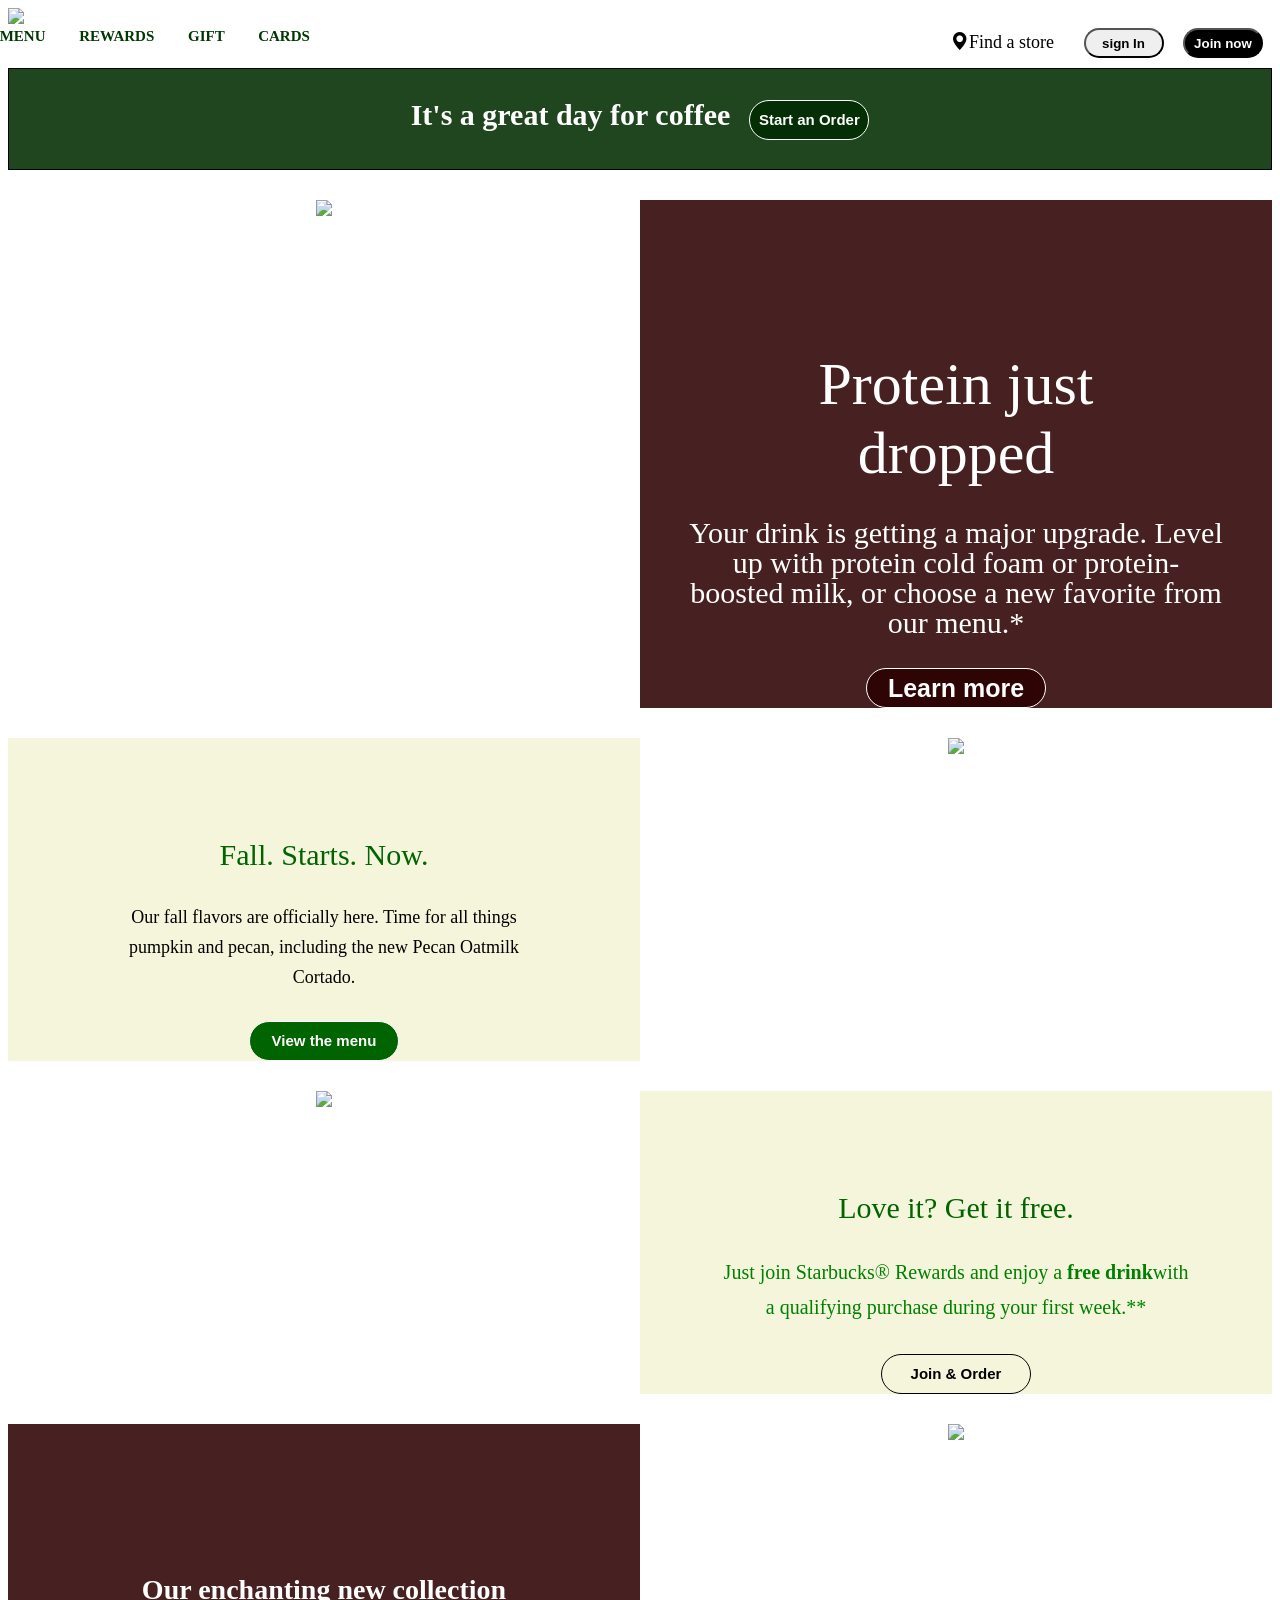
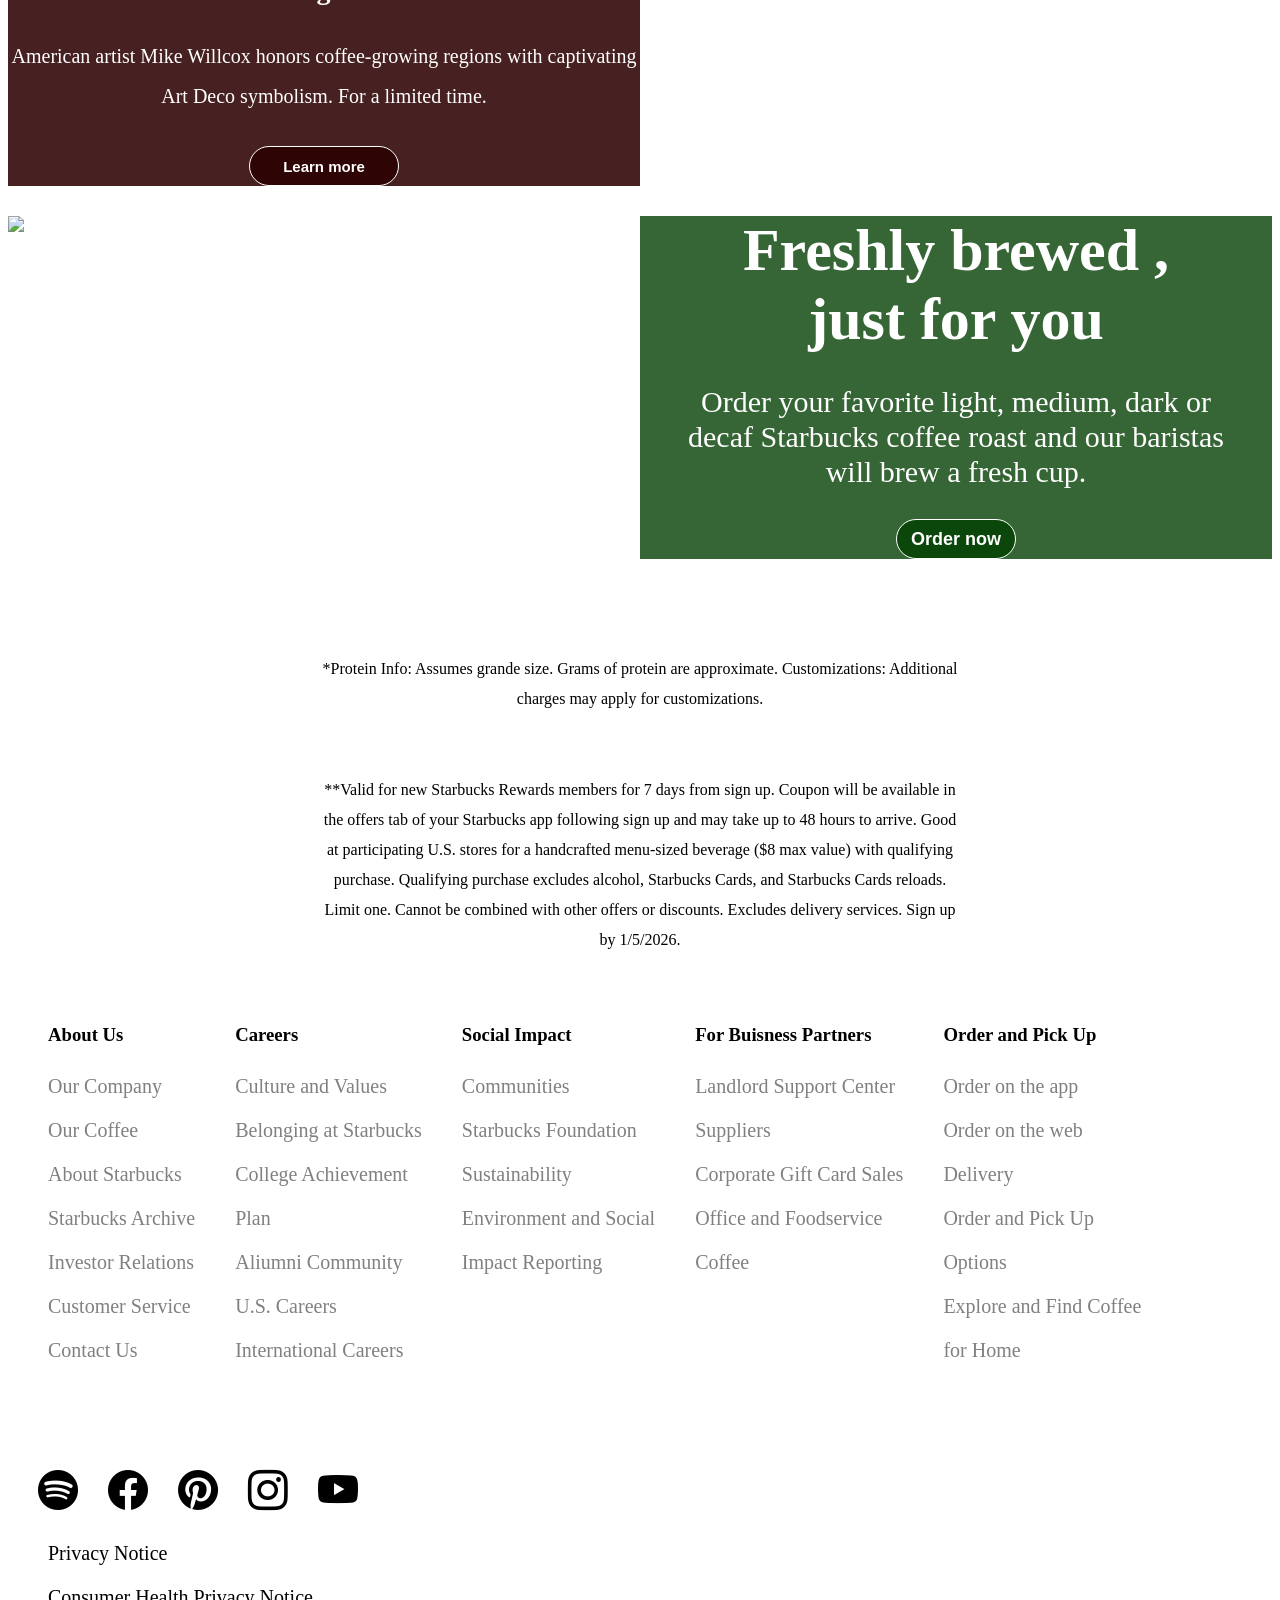
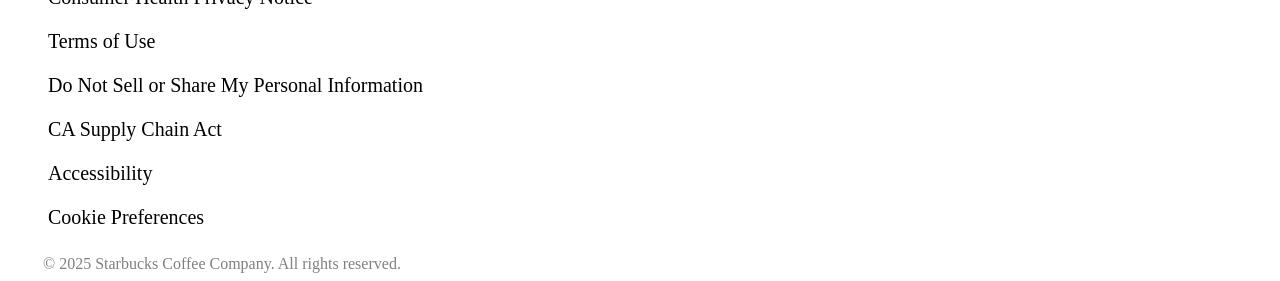
==== starbucks-clone.html @ 859472e7 "Add self-contained starbucks-clone.html copy and update link in index.html to open in new tab" ====
<!DOCTYPE html>
<html lang="en">
<head>
    <meta charset="UTF-8">
    <meta name="viewport" content="width=device-width, initial-scale=1.0">
    <link rel="stylesheet" href="https://cdn.jsdelivr.net/npm/bootstrap-icons@1.11.3/font/bootstrap-icons.min.css">
    <title>Starbucks Coffee Company</title>
    <style type="text/css">
      header{
        display:flex;
        justify-content:space-between;
      }
      .h1{
        font-weight:bold;
        font-size:15px;
        word-spacing:30px;
        cursor:pointer;
        color:rgb(1, 55, 1);
        margin-top:20px;
        margin-left:-700px;
      }
      .h2{
        font-size:18px;
        margin-right:9px;
        margin-top:20px;
        cursor:pointer;
      }
      .bi-geo-alt-fill{
        padding-right:10px;
      }
      .b2{
        background-color:black;
        color:white;
        cursor:pointer;
        margin-left:15px;
        width:80px;
        height:30px;
        border-radius:40px;
        font-weight:bold;
      }
      .b1{
        cursor:pointer;
        margin-left:15px;
        width:80px;
        height:30px;
        border-radius:40px;
        font-weight:bold;
      }
      .logo{
        width:4%;
      }
      .b3{
        margin-left:15px;
        width:120px;
        height:40px;
        border-radius:40px;
        font-weight:bold;
        background-color:rgba(1, 45, 1, 0.878);
        border:1px solid white;
        color:white;
        font-size:15px;
        cursor:pointer;
      }
      .s1{
        border:1px solid black;
        background-color:rgba(1, 45, 1, 0.878);
        height:100px;
        color:white;
        font-weight:bold;
        text-align:center;
        align-content:center;
        margin-top:10px;
      }
      .title{
        font-size:30px;
      }
      .s2{
      display:grid;
      grid-template-columns:6fr 6fr;
      margin-top:30px;
      text-align:center;
      }
      .b4{
        width:180px;
        height:40px;
        border-radius:60px;
        font-weight:bold;
        background-color:rgba(44, 1, 1, 0.869);
        border:1px solid white;
        color:white;
        font-size:25px;
        cursor:pointer;
      }
      .image1{
        width:100%;
      }
      .card1{
        background-color:rgba(44, 1, 1, 0.869);
        color:white;
        width:100%;
      }
      .card-title-1{
        margin-top:150px;
        font-size:60px;
      }
      .card-body-1{
        margin-top:30px;
        font-size:30px;
        line-height:30px;
      }
      .card-footer-1{
        margin-top:30px;
        font-size:30px;
      }
      .card2{
        background-color:beige;
        width:100%;
        font-size:60px;
      }
      .card-title-2{
        color:darkgreen;
        margin-top:100px;
        font-size:30px;
      }
      .card-body-2{
        color:black;
        margin-top:30px;
        font-size:18px;
        line-height:30px;
      }
      .b5{
        background-color: darkgreen;
        color:white;
        width:150px;
        height:40px;
        border-radius:60px;
        font-weight:bold;
        border:1px solid white;
        color:white;
        font-size:15px;
        cursor:pointer;
      }
      .s3{
        display:grid;
        grid-template-columns:6fr 6fr;
        margin-top:30px;
        text-align:center; 
      }
      .card-body-3{
        color:green;
        line-height:35px;
        font-size:20px;
        margin-top:30px;
      }
      .b6{
        background-color: beige;
        color:black;
        width:150px;
        height:40px;
        border-radius:60px;
        font-weight:bold;
        border:1px solid black;
        color:black;
        font-size:15px;
        cursor:pointer;
      }
      .b7{
        background-color: rgba(44, 1, 1, 0.869);
        color:white;
        width:150px;
        height:40px;
        border-radius:60px;
        font-weight:bold;
        border:1px solid white;
        font-size:15px;
        cursor:pointer;
      }
      .card4{
        background-color:rgba(44, 1, 1, 0.869);
        color:white;
        width:100%;
      }
      .image2{
        width:100%;
      }
      .card-title-4{
        margin-top:150px;
        font-size:28px;
        font-weight:bold;
      }
      .card-body-4{
        margin-top:30px;
        font-size:20px;
        line-height:40px;
      }
      .card-footer-4{
        margin-top:30px;
        font-size:20px;
      }
      .s4{
        height:150px;
        align-content:center;
        text-align:center;
        margin-top:50px;
      }
      .s5{
        height:150px;
        align-content:center;
        text-align:center;
      }
      p{
        line-height:30px;
      }
      main{
        display:grid;
        grid-template-columns: 6fr 6fr;
        margin-top:30px;
        color:white;
      }
      .card5{
        background-color:rgba(1, 61, 1, 0.789);
        text-align:center;
        align-content:center;
      }
      .card-title-5{
        font-size:60px;
        font-weight:bold;
      }
      .card-body-5{
        margin-top:30px;
        font-size:30px;
        line-height:35px;
      }
      .card-footer-5{
        margin-top:30px;
      }
      .b8{
        background-color:rgba(1, 61, 1, 0.789);
        color:white;
        width:120px;
        height:40px;
        border-radius:40px;
        border:1px solid white;
        font-weight:bold;
        font-size:18px;
        cursor:pointer;
      }
      .s6{
        display:flex;
        margin-top:80px;
      }
      ol{
        list-style-type:none;
      }
      li{
        line-height:44px;
        color:gray;
        font-size:20px;
        cursor:pointer;
      }
      h3{
        font-weight:none;
      }
      .apps{
        padding-left:30px;
        word-spacing:20px;
        font-size:40px;
        cursor:pointer;
      }
      .s7{
        margin-top:80px;
      }
      .copyright{
        color:gray;
        margin-left:35px;
      }
      .options{
        color:black;
      }
    </style>
</head>
<body>
    <header>
        <img src="https://upload.wikimedia.org/wikipedia/en/d/d3/Starbucks_Corporation_Logo.svg" class="logo"> 
        <div class="h1">
            <span class="title1">MENU</span>
            <span class="title1">REWARDS</span>
            <span class="title1">GIFT CARDS</span>
        </div>
         <div class="h2">
            <span class="bi bi-geo-alt-fill">Find a store</span>
            <button class="b1">sign In</button>
            <button class="b2">Join now</button>
        </div>
    </header>
    <section class="s1">
       <span class="title">It's a great day for coffee</span>
       <button class="b3">Start an Order</button>
    </section>
    <section class="s2">
        <div>
            <img src="https://content-prod-live.cert.starbucks.com/binary/v2/asset/137-100683.jpg" class="image1">
        </div>
        <div class="card1">
          <div class="card-title-1">
            <span>Protein just</span><br>
            <span>dropped</span>
          </div>
          <div class="card-body-1">
            <span>Your drink is getting a major upgrade. Level</span><br>
            <span>up with protein cold foam or protein-</span><br>
            <span>boosted milk, or choose a new favorite from</span><br>
            <span>our menu.*</span>
          </div>
          <div class="card-footer-1">
            <button class="b4">Learn more</button>
          </div>
        </div>
    </section>
    <section class="s2">
        <div class="card2">
          <div class="card-title-2">
            <span>Fall. Starts. Now.</span>
          </div>
          <div class="card-body-2">
            <span>Our fall flavors are officially here. Time for all things</span><br>
            <span>pumpkin and pecan, including the new Pecan Oatmilk</span><br>
            <span>Cortado.</span>
          </div>
          <div class="card-footer-2">
            <button class="b5">View the menu </button>
          </div>
        </div>
         <div>
            <img src="https://content-prod-live.cert.starbucks.com/binary/v2/asset/137-100122.jpg" class="image1">
        </div>
    </section>
     <section class="s2">
        <div>
            <img src="https://content-prod-live.cert.starbucks.com/binary/v2/asset/137-101216.jpg" class="image1">
        </div>
        <div class="card2">
          <div class="card-title-2">
            <span>Love it? Get it free.</span>
          </div>
          <div class="card-body-3">
            <span>Just join Starbucks® Rewards and enjoy a <b>free drink</b>with</span><br>
            <span>a qualifying purchase during your first week.**</span>
          </div>
          <div class="card-footer-2">
            <button class="b6">Join & Order</button>
          </div>
        </div>
    </section>
    <section class="s3">
       <div class="card4">
         <div class="card-title-4">
           <span>Our enchanting new collection</span>
         </div>
         <div class="card-body-4">
           <span>American artist Mike Willcox honors coffee-growing</span>
           <span>regions with captivating Art Deco symbolism. For a</span>
           <span>limited time.</span>
         </div>
         <div class="card-footer-4">
           <button class="b7">Learn more</button>
         </div>
       </div>
       <div>
        <img src="https://content-prod-live.cert.starbucks.com/binary/v2/asset/137-100051.jpg" class="image2">
       </div>
    </section>
    <main>
        <div>
            <img src="https://content-prod-live.cert.starbucks.com/binary/v2/asset/137-100632.jpg" class="image2">
        </div>
        <div class="card5">
          <div class="card-title-5">
            <span>Freshly brewed ,</span><br>
            <span>just for you</span>
          </div>
          <div class="card-body-5">
            <span>Order your favorite light, medium, dark or</span><br>
            <span>decaf Starbucks coffee roast and our baristas</span><br>
            <span>will brew a fresh cup.</span>
          </div>
          <div class="card-footer-5">
            <button class="b8">Order now</button>
          </div>
        </div>
    </main>
    <section class="s4">
      <p>
        <span>*Protein Info: Assumes grande size. Grams of protein are approximate. Customizations: Additional</span><br>
        <span>charges may apply for customizations.</span>
      </p>
    </section>
    <section class="s5">
      <p>
        <span>**Valid for new Starbucks Rewards members for 7 days from sign up. Coupon will be available in</span><br>
        <span>the offers tab of your Starbucks app following sign up and may take up to 48 hours to arrive. Good</span><br>
        <span>at participating U.S. stores for a handcrafted menu-sized beverage ($8 max value) with qualifying</span><br>
        <span>purchase. Qualifying purchase excludes alcohol, Starbucks Cards, and Starbucks Cards reloads.</span><br>
        <span>Limit one. Cannot be combined with other offers or discounts. Excludes delivery services. Sign up</span><br>
        <span>by 1/5/2026.</span>
      </p>
    </section>
    <footer>
        <section class="s6">
          <ol>
            <h3>About Us</h3>
            <li>Our Company</li>
            <li>Our Coffee</li>
            <li>About Starbucks</li>
            <li>Starbucks Archive</li>
            <li>Investor Relations</li>
            <li>Customer Service</li>
            <li>Contact Us</li>
          </ol>
          <ol>
            <h3>Careers</h3>
            <li>Culture and Values</li>
            <li>Belonging at Starbucks</li>
            <li>
                <span>College Achievement</span><br>
                <span>Plan</span>
            </li>
            <li>Aliumni Community</li>
            <li>U.S. Careers</li>
            <li>International Careers</li>
          </ol>
          <ol>
            <h3>Social Impact</h3>
            <li>Communities</li>
            <li>Starbucks Foundation</li>
            <li>Sustainability</li>
            <li>
                <span>Environment and Social</span><br>
                <span>Impact Reporting</span>
            </li>
          </ol>
          <ol>
            <h3>For Buisness Partners</h3>
            <li>Landlord Support Center</li>
            <li>Suppliers</li>
            <li>Corporate Gift Card Sales</li>
            <li>
                <span>Office and Foodservice</span><br>
                <span>Coffee</span>
            </li>
          </ol>
          <ol>
            <h3>Order and Pick Up</h3>
            <li>Order on the app</li>
            <li>Order on the web</li>
            <li>Delivery</li>
            <li>
                <span>Order and Pick Up</span><br>
                <span>Options</span>
            </li>
            <li>
                <span>Explore and Find Coffee</span><br>
                <span>for Home</span>
            </li>
          </ol>
        </section>
        <section class="s7">
            <div class="apps">
                <span class="bi bi-spotify"></span>
                <span class="bi bi-facebook"></span>
                <span class="bi bi-pinterest"></span>
                <span class="bi bi-instagram"></span>
                <span class="bi bi-youtube"></span>
            </div>
            <div>
                <ol>
                    <li class="options">Privacy Notice</li>
                    <li class="options">Consumer Health Privacy Notice</li>
                    <li class="options">Terms of Use</li>
                    <li class="options">Do Not Sell or Share My Personal Information</li>
                    <li class="options">CA Supply Chain Act</li>
                    <li class="options">Accessibility</li>
                    <li class="options">Cookie Preferences</li>
                </ol>
            </div>
            <div class="copyright">© 2025 Starbucks Coffee Company. All rights reserved.</div>
        </section>
    </footer>
</body>
</html>
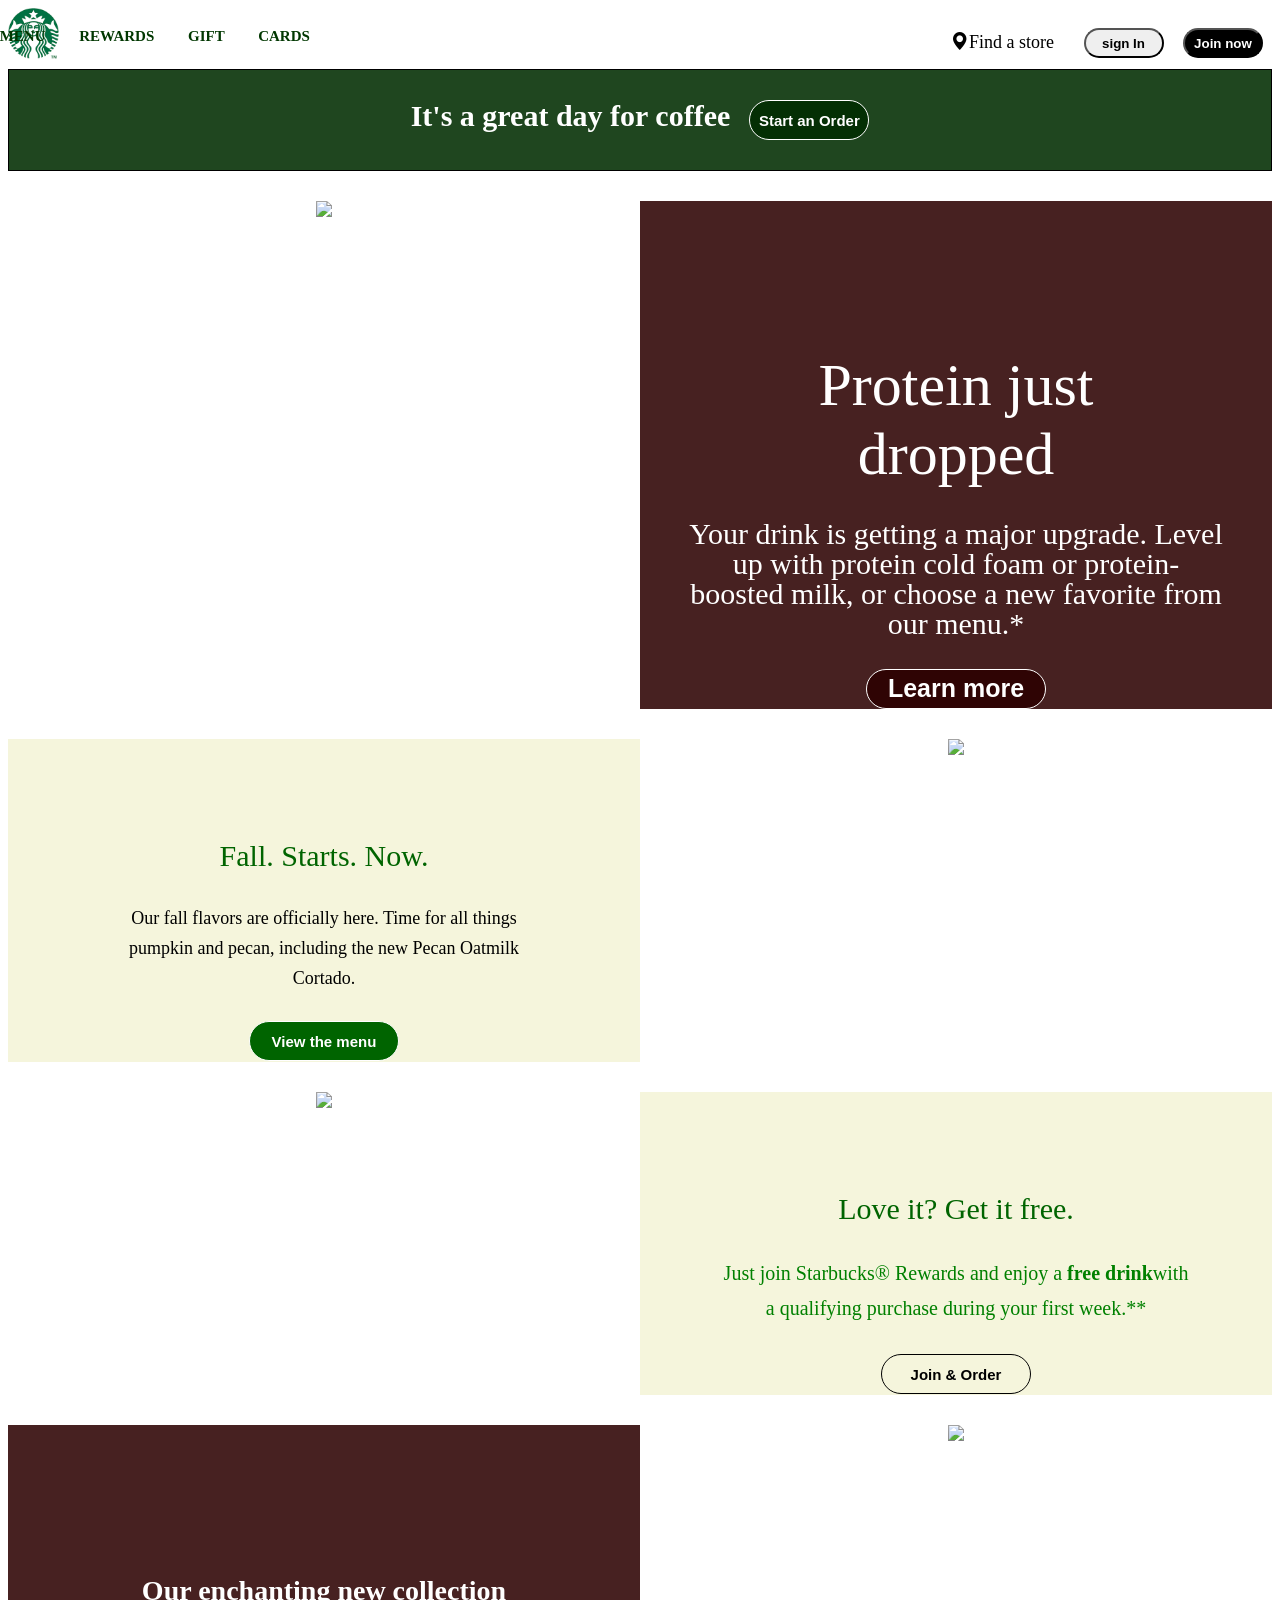
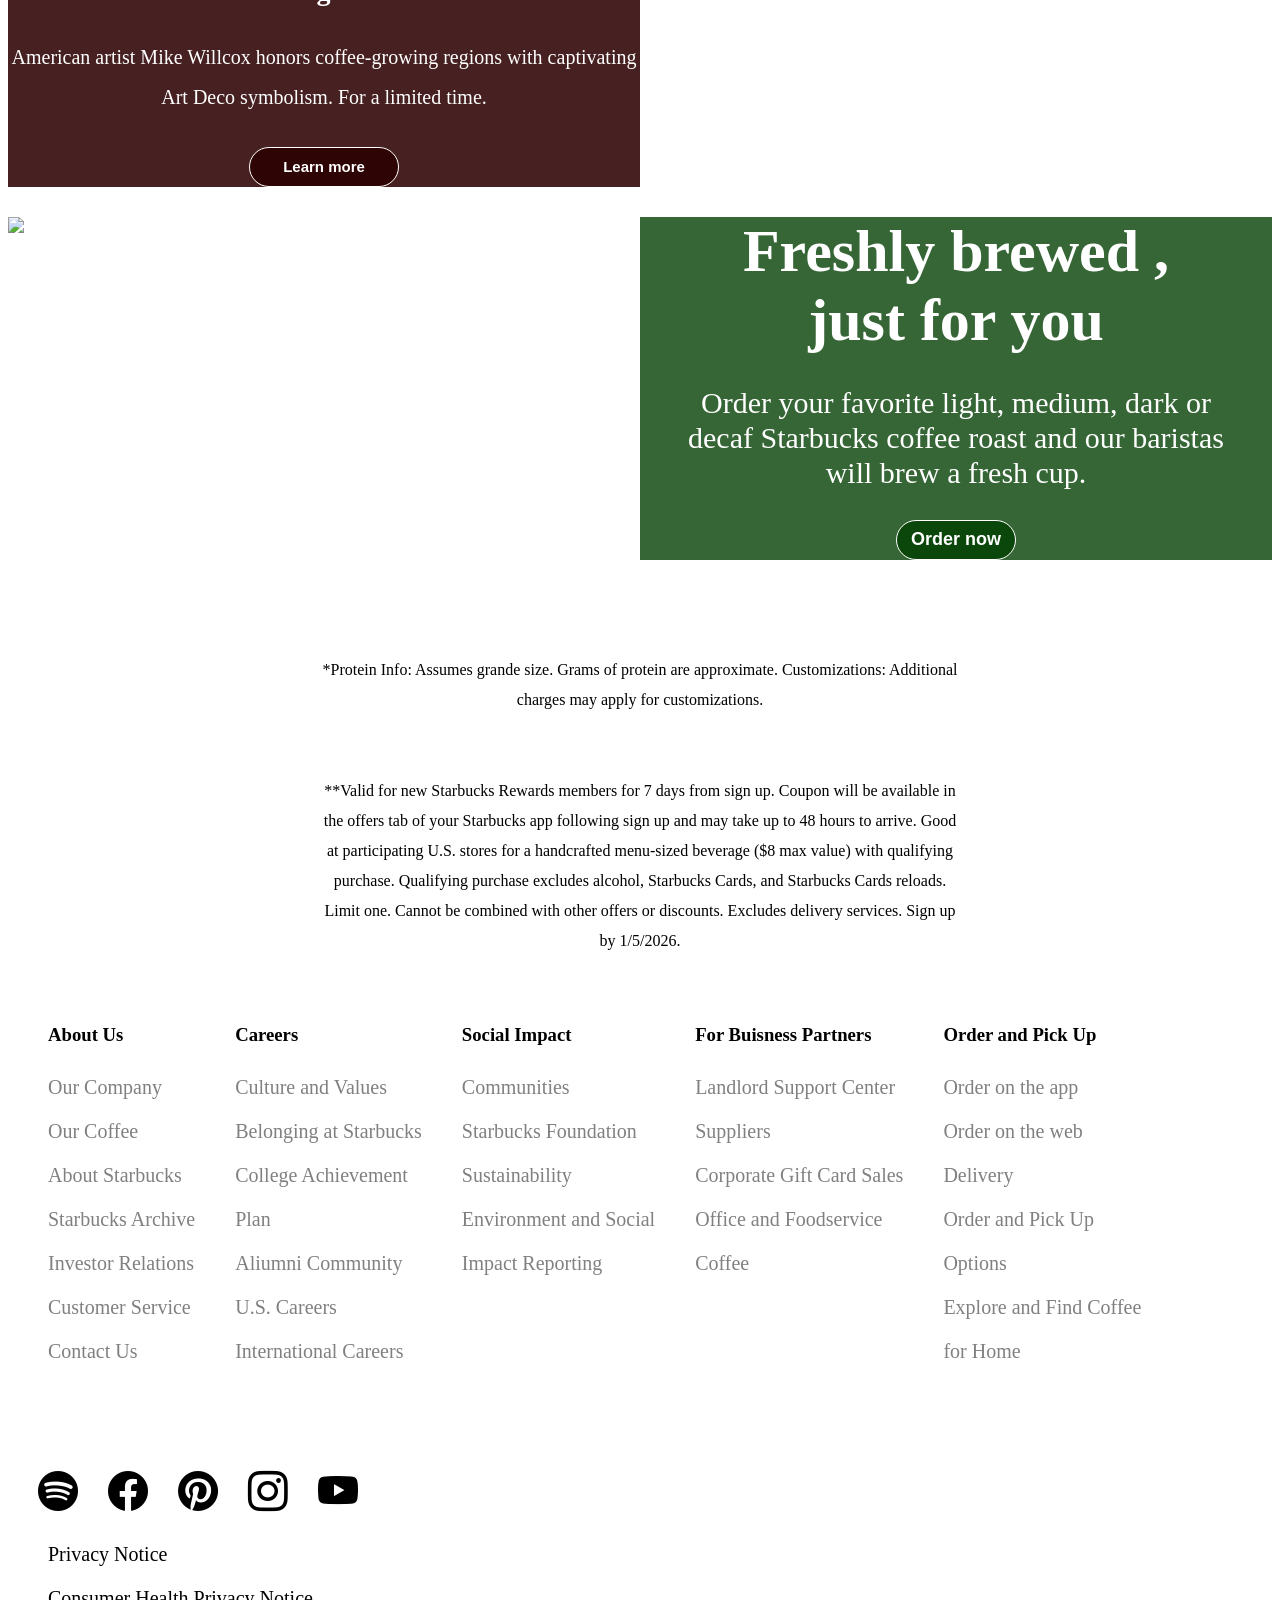
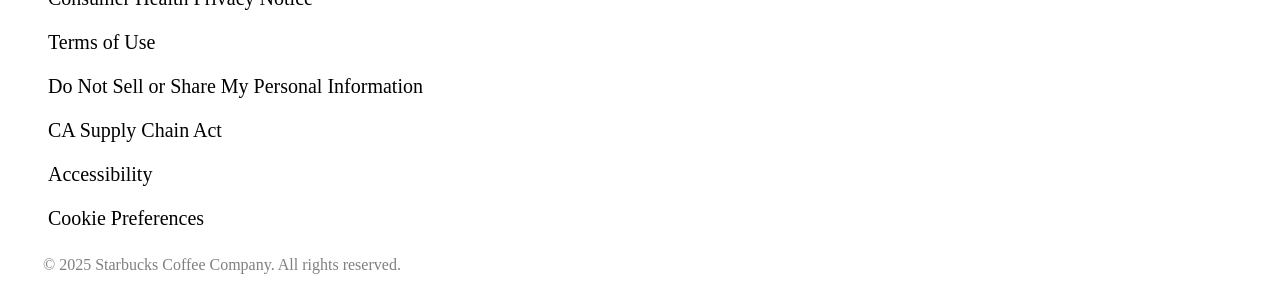
==== commit 59da3b2b: "Add local starbucks-logo.png asset and update logo img src" ====
--- a/starbucks-clone.html
+++ b/starbucks-clone.html
@@ -281,7 +281,7 @@
 </head>
 <body>
     <header>
-        <img src="https://upload.wikimedia.org/wikipedia/en/d/d3/Starbucks_Corporation_Logo.svg" class="logo"> 
+        <img src="assets/images/starbucks-logo.png" class="logo"> 
         <div class="h1">
             <span class="title1">MENU</span>
             <span class="title1">REWARDS</span>
